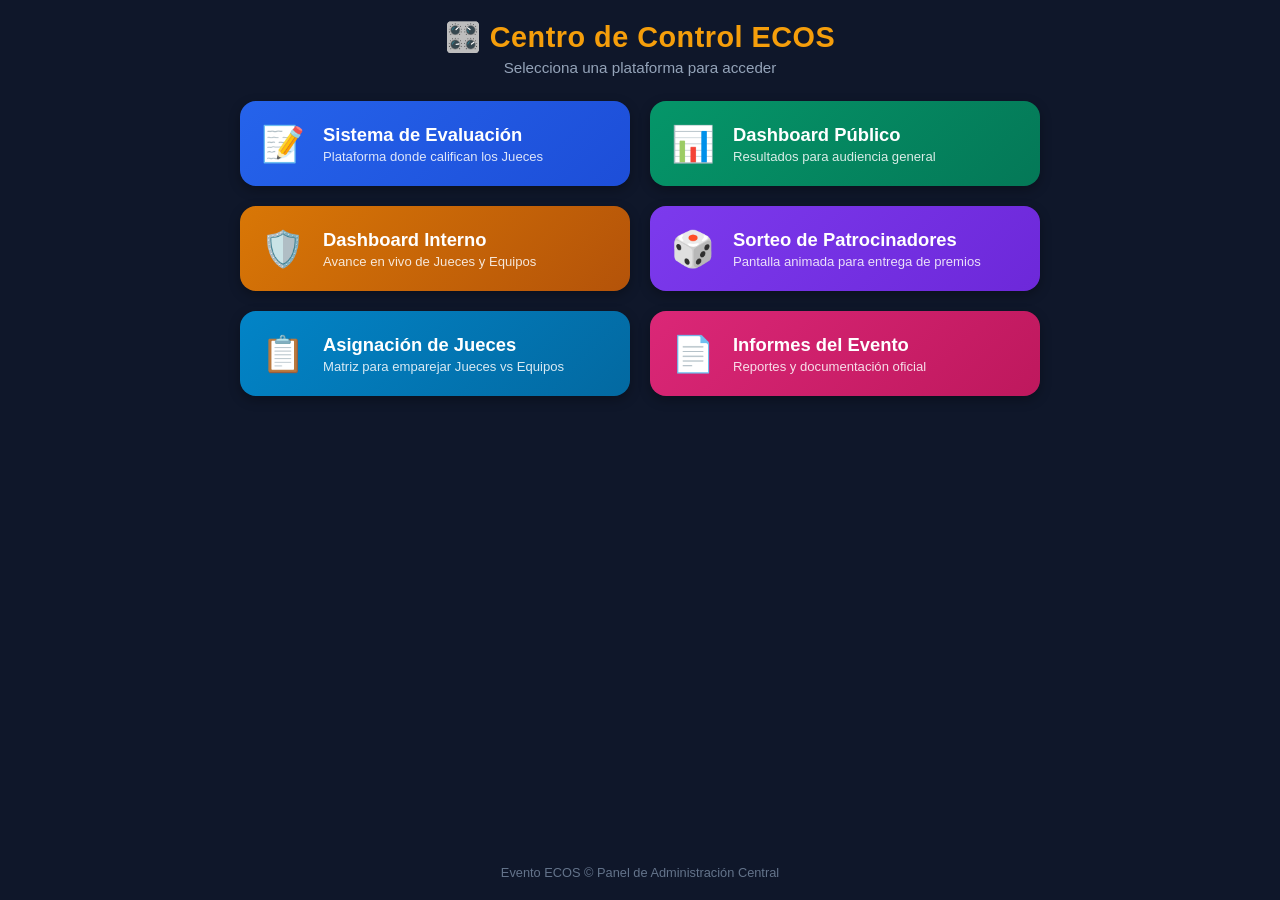
==== index.html @ c92fb410 "cambio de estructura en la pagina de sorteos" ====
<!DOCTYPE html>
<html lang="es">
<head>
  <base target="_top">
  <meta charset="utf-8">
  <meta name="viewport" content="width=device-width, initial-scale=1.0, maximum-scale=1.0, user-scalable=no">
  <title>🎛️ Centro de Control - Evento ECOS</title>
  <style>
    * {
      box-sizing: border-box;
      -webkit-tap-highlight-color: transparent;
    }

    body {
      font-family: -apple-system, BlinkMacSystemFont, "Segoe UI", Roboto, Helvetica, Arial, sans-serif;
      background-color: #0f172a;
      color: #f8fafc;
      margin: 0;
      padding: 20px 15px;
      min-height: 100vh;
      display: flex;
      flex-direction: column;
      align-items: center;
    }

    .header {
      text-align: center;
      margin-bottom: 25px;
      width: 100%;
      max-width: 600px;
    }

    .header h1 {
      font-size: 1.8rem;
      margin: 0 0 5px 0;
      color: #f59e0b;
      letter-spacing: 0.5px;
    }

    .header p {
      font-size: 0.95rem;
      color: #94a3b8;
      margin: 0;
    }

    /* GRID RESPONSIVO */
    .grid-container {
      display: grid;
      grid-template-columns: 1fr; /* 1 columna en celulares */
      gap: 16px;
      width: 100%;
      max-width: 800px;
      margin-bottom: 30px;
    }

    /* En tabletas o monitores se vuelve de 2 columnas */
    @media (min-width: 600px) {
      .grid-container {
        grid-template-columns: repeat(2, 1fr);
        gap: 20px;
      }
    }

    /* BOTONES TÁCTILES GRANDES */
    .btn-card {
      display: flex;
      align-items: center;
      padding: 18px 20px;
      border-radius: 16px;
      text-decoration: none;
      color: #ffffff;
      font-weight: 600;
      box-shadow: 0 4px 12px rgba(0, 0, 0, 0.3);
      transition: transform 0.15s ease, box-shadow 0.15s ease, filter 0.2s ease;
      user-select: none;
      min-height: 85px; /* Altura óptima para toque táctil */
    }

    .btn-card:active {
      transform: scale(0.96);
      filter: brightness(0.9);
    }

    @media (hover: hover) {
      .btn-card:hover {
        transform: translateY(-3px);
        box-shadow: 0 8px 20px rgba(0, 0, 0, 0.4);
      }
    }

    .btn-icon {
      font-size: 2.2rem;
      margin-right: 18px;
      display: flex;
      align-items: center;
      justify-content: center;
      min-width: 45px;
    }

    .btn-content {
      display: flex;
      flex-direction: column;
    }

    .btn-title {
      font-size: 1.15rem;
      line-height: 1.3;
    }

    .btn-desc {
      font-size: 0.82rem;
      opacity: 0.85;
      margin-top: 3px;
      font-weight: 400;
    }

    /* COLORES Y GRADIENTES DISTINTIVOS */
    .bg-evaluacion {
      background: linear-gradient(135deg, #2563eb 0%, #1d4ed8 100%);
    }

    .bg-dash-publico {
      background: linear-gradient(135deg, #059669 0%, #047857 100%);
    }

    .bg-dash-interno {
      background: linear-gradient(135deg, #d97706 0%, #b45309 100%);
    }

    .bg-sorteo {
      background: linear-gradient(135deg, #7c3aed 0%, #6d28d9 100%);
    }

    .bg-asignacion {
      background: linear-gradient(135deg, #0284c7 0%, #0369a1 100%);
    }

    .bg-informes {
      background: linear-gradient(135deg, #db2777 0%, #be185d 100%);
    }

    .footer {
      margin-top: auto;
      text-align: center;
      font-size: 0.8rem;
      color: #64748b;
    }
  </style>
</head>
<body>

  <div class="header">
    <h1>🎛️ Centro de Control ECOS</h1>
    <p>Selecciona una plataforma para acceder</p>
  </div>

  <div class="grid-container">

    <!-- 1. Sistema de Evaluación -->
    <a href="URL_SISTEMA_EVALUACION" target="_blank" class="btn-card bg-evaluacion">
      <div class="btn-icon">📝</div>
      <div class="btn-content">
        <span class="btn-title">Sistema de Evaluación</span>
        <span class="btn-desc">Plataforma donde califican los Jueces</span>
      </div>
    </a>

    <!-- 2. Dashboard Público -->
    <a href="URL_DASHBOARD_PUBLICO" target="_blank" class="btn-card bg-dash-publico">
      <div class="btn-icon">📊</div>
      <div class="btn-content">
        <span class="btn-title">Dashboard Público</span>
        <span class="btn-desc">Resultados para audiencia general</span>
      </div>
    </a>

    <!-- 3. Dashboard Interno -->
    <a href="URL_DASHBOARD_INTERNO" target="_blank" class="btn-card bg-dash-interno">
      <div class="btn-icon">🛡️</div>
      <div class="btn-content">
        <span class="btn-title">Dashboard Interno</span>
        <span class="btn-desc">Avance en vivo de Jueces y Equipos</span>
      </div>
    </a>

    <!-- 4. Sorteo de Proveedores -->
    <a href="pages/sorteo.html" target="_blank" class="btn-card bg-sorteo">
      <div class="btn-icon">🎲</div>
      <div class="btn-content">
        <span class="btn-title">Sorteo de Patrocinadores</span>
        <span class="btn-desc">Pantalla animada para entrega de premios</span>
      </div>
    </a>

    <!-- 5. Asignación de Jueces y Equipos -->
    <a href="URL_DESPLIEGUE_APPSCRIPT?page=asignaciones" target="_blank" class="btn-card bg-asignacion">
      <div class="btn-icon">📋</div>
      <div class="btn-content">
        <span class="btn-title">Asignación de Jueces</span>
        <span class="btn-desc">Matriz para emparejar Jueces vs Equipos</span>
      </div>
    </a>

    <!-- 6. Página de Informes -->
    <a href="URL_PAGINA_INFORMES" target="_blank" class="btn-card bg-informes">
      <div class="btn-icon">📄</div>
      <div class="btn-content">
        <span class="btn-title">Informes del Evento</span>
        <span class="btn-desc">Reportes y documentación oficial</span>
      </div>
    </a>

  </div>

  <div class="footer">
    Evento ECOS &copy; Panel de Administración Central
  </div>

</body>
</html>
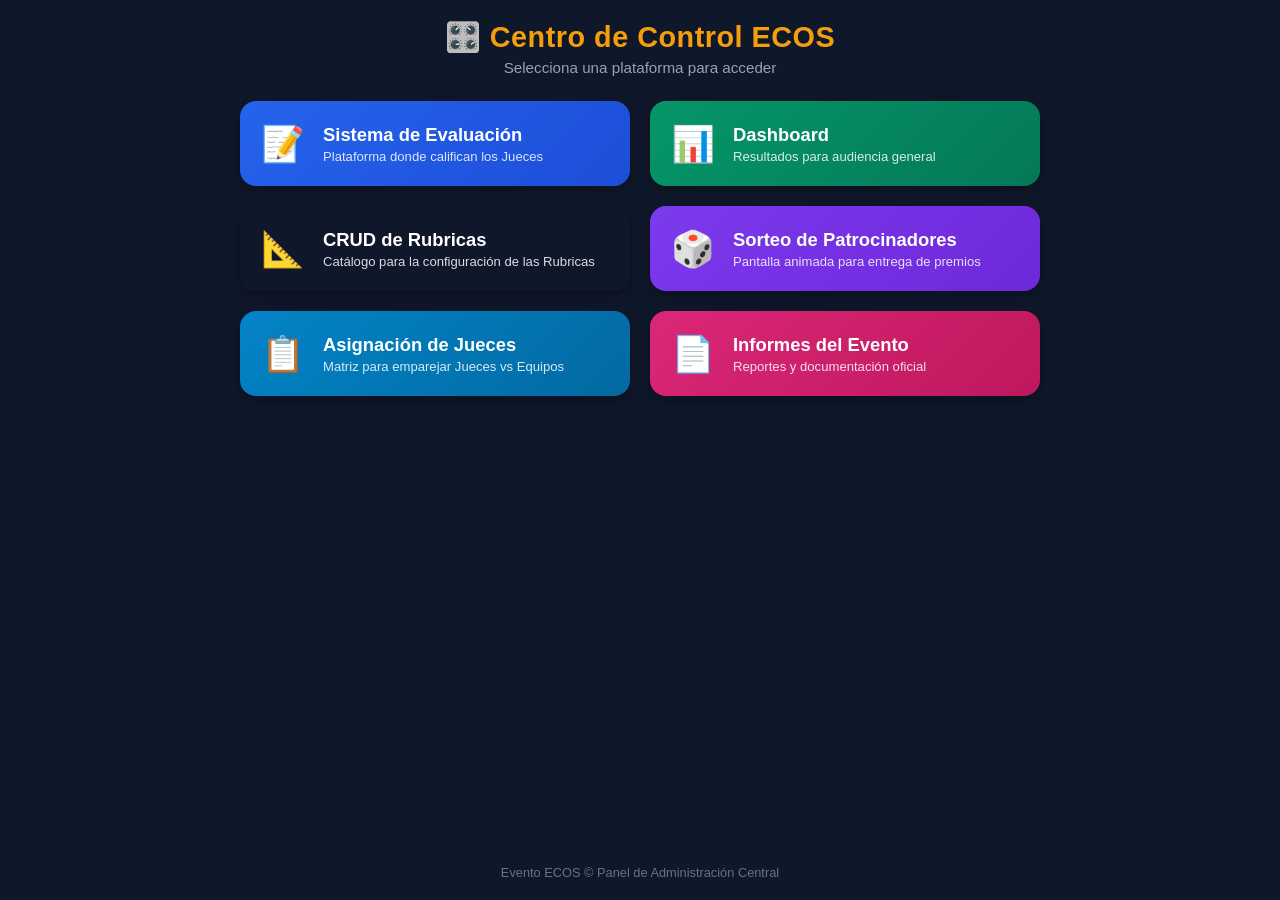
==== commit d82e034d: "Actualización del Link" ====
--- a/index.html
+++ b/index.html
@@ -157,7 +157,7 @@
   <div class="grid-container">
 
     <!-- 1. Sistema de Evaluación -->
-    <a href="URL_SISTEMA_EVALUACION" target="_blank" class="btn-card bg-evaluacion">
+    <a href="https://ecos-un.github.io/formulario-jueces-24Nov26/" target="_blank" class="btn-card bg-evaluacion">
       <div class="btn-icon">📝</div>
       <div class="btn-content">
         <span class="btn-title">Sistema de Evaluación</span>
@@ -166,20 +166,20 @@
     </a>
 
     <!-- 2. Dashboard Público -->
-    <a href="URL_DASHBOARD_PUBLICO" target="_blank" class="btn-card bg-dash-publico">
+    <a href="" target="_blank" class="btn-card bg-dash-publico">
       <div class="btn-icon">📊</div>
       <div class="btn-content">
-        <span class="btn-title">Dashboard Público</span>
+        <span class="btn-title">Dashboard</span>
         <span class="btn-desc">Resultados para audiencia general</span>
       </div>
     </a>
 
-    <!-- 3. Dashboard Interno -->
-    <a href="URL_DASHBOARD_INTERNO" target="_blank" class="btn-card bg-dash-interno">
-      <div class="btn-icon">🛡️</div>
-      <div class="btn-content">
-        <span class="btn-title">Dashboard Interno</span>
-        <span class="btn-desc">Avance en vivo de Jueces y Equipos</span>
+    <!-- 3. Rubricas para las Evaluaciones -->
+    <a href="pages/rubricas.html" target="_blank" class="btn-card bg-rubricas">
+      <div class="btn-icon">📐</div>
+      <div class="btn-content">
+        <span class="btn-title">CRUD de Rubricas</span>
+        <span class="btn-desc">Catálogo para la configuración de las Rubricas</span>
       </div>
     </a>
 
@@ -193,7 +193,7 @@
     </a>
 
     <!-- 5. Asignación de Jueces y Equipos -->
-    <a href="URL_DESPLIEGUE_APPSCRIPT?page=asignaciones" target="_blank" class="btn-card bg-asignacion">
+    <a href="pages/asignaciones.html" target="_blank" class="btn-card bg-asignacion">
       <div class="btn-icon">📋</div>
       <div class="btn-content">
         <span class="btn-title">Asignación de Jueces</span>
@@ -202,7 +202,7 @@
     </a>
 
     <!-- 6. Página de Informes -->
-    <a href="URL_PAGINA_INFORMES" target="_blank" class="btn-card bg-informes">
+    <a href="https://ecos-un.github.io/informes/" target="_blank" class="btn-card bg-informes">
       <div class="btn-icon">📄</div>
       <div class="btn-content">
         <span class="btn-title">Informes del Evento</span>
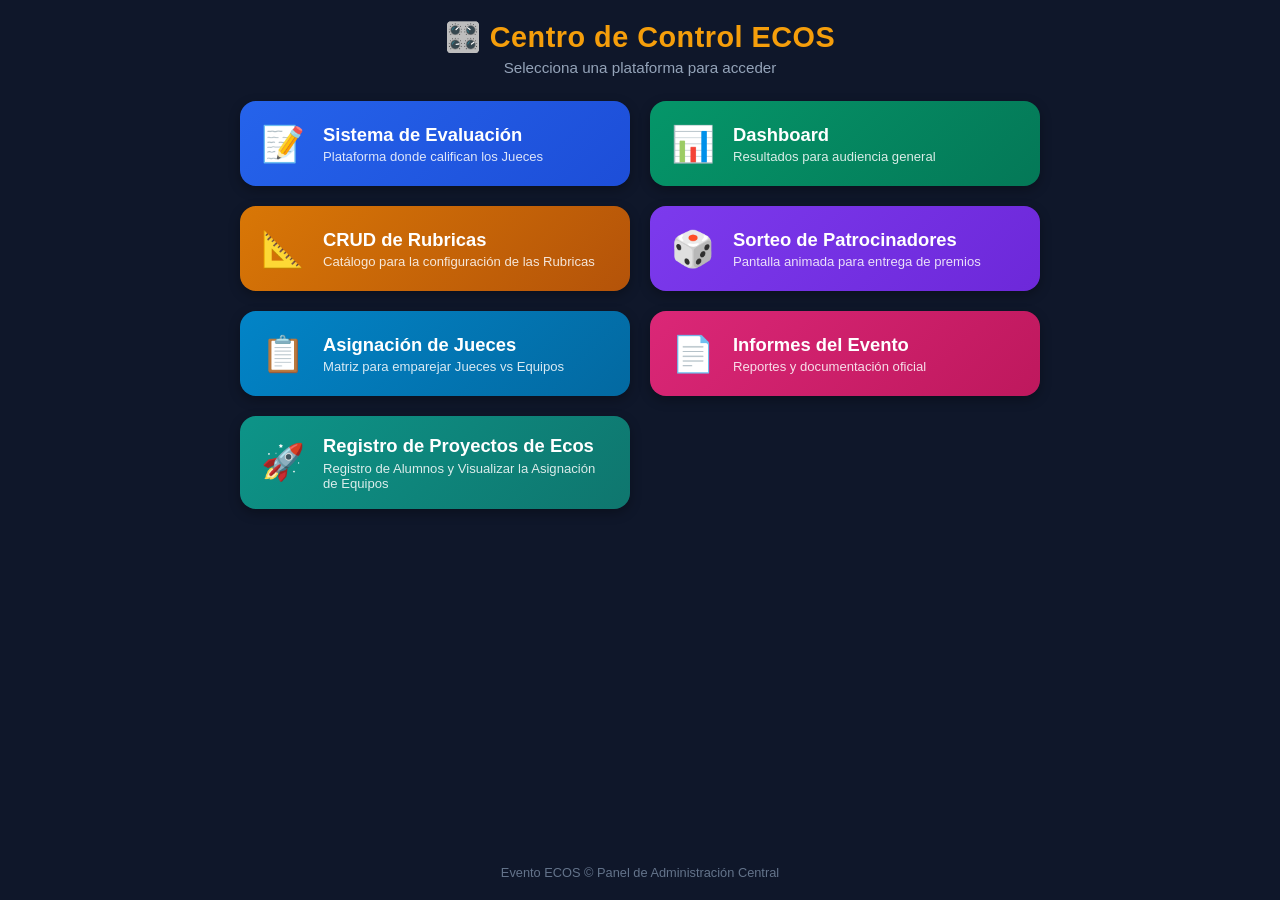
==== commit 39d35da8: "se agrega el apartado de registro de equipos" ====
--- a/index.html
+++ b/index.html
@@ -5,147 +5,7 @@
   <meta charset="utf-8">
   <meta name="viewport" content="width=device-width, initial-scale=1.0, maximum-scale=1.0, user-scalable=no">
   <title>🎛️ Centro de Control - Evento ECOS</title>
-  <style>
-    * {
-      box-sizing: border-box;
-      -webkit-tap-highlight-color: transparent;
-    }
-
-    body {
-      font-family: -apple-system, BlinkMacSystemFont, "Segoe UI", Roboto, Helvetica, Arial, sans-serif;
-      background-color: #0f172a;
-      color: #f8fafc;
-      margin: 0;
-      padding: 20px 15px;
-      min-height: 100vh;
-      display: flex;
-      flex-direction: column;
-      align-items: center;
-    }
-
-    .header {
-      text-align: center;
-      margin-bottom: 25px;
-      width: 100%;
-      max-width: 600px;
-    }
-
-    .header h1 {
-      font-size: 1.8rem;
-      margin: 0 0 5px 0;
-      color: #f59e0b;
-      letter-spacing: 0.5px;
-    }
-
-    .header p {
-      font-size: 0.95rem;
-      color: #94a3b8;
-      margin: 0;
-    }
-
-    /* GRID RESPONSIVO */
-    .grid-container {
-      display: grid;
-      grid-template-columns: 1fr; /* 1 columna en celulares */
-      gap: 16px;
-      width: 100%;
-      max-width: 800px;
-      margin-bottom: 30px;
-    }
-
-    /* En tabletas o monitores se vuelve de 2 columnas */
-    @media (min-width: 600px) {
-      .grid-container {
-        grid-template-columns: repeat(2, 1fr);
-        gap: 20px;
-      }
-    }
-
-    /* BOTONES TÁCTILES GRANDES */
-    .btn-card {
-      display: flex;
-      align-items: center;
-      padding: 18px 20px;
-      border-radius: 16px;
-      text-decoration: none;
-      color: #ffffff;
-      font-weight: 600;
-      box-shadow: 0 4px 12px rgba(0, 0, 0, 0.3);
-      transition: transform 0.15s ease, box-shadow 0.15s ease, filter 0.2s ease;
-      user-select: none;
-      min-height: 85px; /* Altura óptima para toque táctil */
-    }
-
-    .btn-card:active {
-      transform: scale(0.96);
-      filter: brightness(0.9);
-    }
-
-    @media (hover: hover) {
-      .btn-card:hover {
-        transform: translateY(-3px);
-        box-shadow: 0 8px 20px rgba(0, 0, 0, 0.4);
-      }
-    }
-
-    .btn-icon {
-      font-size: 2.2rem;
-      margin-right: 18px;
-      display: flex;
-      align-items: center;
-      justify-content: center;
-      min-width: 45px;
-    }
-
-    .btn-content {
-      display: flex;
-      flex-direction: column;
-    }
-
-    .btn-title {
-      font-size: 1.15rem;
-      line-height: 1.3;
-    }
-
-    .btn-desc {
-      font-size: 0.82rem;
-      opacity: 0.85;
-      margin-top: 3px;
-      font-weight: 400;
-    }
-
-    /* COLORES Y GRADIENTES DISTINTIVOS */
-    .bg-evaluacion {
-      background: linear-gradient(135deg, #2563eb 0%, #1d4ed8 100%);
-    }
-
-    .bg-dash-publico {
-      background: linear-gradient(135deg, #059669 0%, #047857 100%);
-    }
-
-    .bg-dash-interno {
-      background: linear-gradient(135deg, #d97706 0%, #b45309 100%);
-    }
-
-    .bg-sorteo {
-      background: linear-gradient(135deg, #7c3aed 0%, #6d28d9 100%);
-    }
-
-    .bg-asignacion {
-      background: linear-gradient(135deg, #0284c7 0%, #0369a1 100%);
-    }
-
-    .bg-informes {
-      background: linear-gradient(135deg, #db2777 0%, #be185d 100%);
-    }
-
-    .footer {
-      margin-top: auto;
-      text-align: center;
-      font-size: 0.8rem;
-      color: #64748b;
-    }
-  </style>
+  <link rel="stylesheet" href="styles.css">
 </head>
 <body>
 
@@ -210,6 +70,15 @@
       </div>
     </a>
 
+    <!-- 7. Registro de Proyectos de Ecos -->
+    <a href="https://ecos-un.github.io/registro_equipos_proyectos/" target="_blank" class="btn-card bg-registro">
+      <div class="btn-icon">🚀</div>
+      <div class="btn-content">
+        <span class="btn-title">Registro de Proyectos de Ecos</span>
+        <span class="btn-desc">Registro de Alumnos y Visualizar la Asignación de Equipos</span>
+      </div>
+    </a>
+
   </div>
 
   <div class="footer">
@@ -217,4 +86,4 @@
   </div>
 
 </body>
-</html>
+</html>
--- a/styles.css
+++ b/styles.css
@@ -0,0 +1,147 @@
+    * {
+      box-sizing: border-box;
+      -webkit-tap-highlight-color: transparent;
+    }
+
+    body {
+      font-family: -apple-system, BlinkMacSystemFont, "Segoe UI", Roboto, Helvetica, Arial, sans-serif;
+      background-color: #0f172a;
+      color: #f8fafc;
+      margin: 0;
+      padding: 20px 15px;
+      min-height: 100vh;
+      display: flex;
+      flex-direction: column;
+      align-items: center;
+    }
+
+    .header {
+      text-align: center;
+      margin-bottom: 25px;
+      width: 100%;
+      max-width: 600px;
+    }
+
+    .header h1 {
+      font-size: 1.8rem;
+      margin: 0 0 5px 0;
+      color: #f59e0b;
+      letter-spacing: 0.5px;
+    }
+
+    .header p {
+      font-size: 0.95rem;
+      color: #94a3b8;
+      margin: 0;
+    }
+
+    /* GRID RESPONSIVO */
+    .grid-container {
+      display: grid;
+      grid-template-columns: 1fr; /* 1 columna en celulares */
+      gap: 16px;
+      width: 100%;
+      max-width: 800px;
+      margin-bottom: 30px;
+    }
+
+    /* En tabletas o monitores se vuelve de 2 columnas */
+    @media (min-width: 600px) {
+      .grid-container {
+        grid-template-columns: repeat(2, 1fr);
+        gap: 20px;
+      }
+    }
+
+    /* BOTONES TÁCTILES GRANDES */
+    .btn-card {
+      display: flex;
+      align-items: center;
+      padding: 18px 20px;
+      border-radius: 16px;
+      text-decoration: none;
+      color: #ffffff;
+      font-weight: 600;
+      box-shadow: 0 4px 12px rgba(0, 0, 0, 0.3);
+      transition: transform 0.15s ease, box-shadow 0.15s ease, filter 0.2s ease;
+      user-select: none;
+      min-height: 85px; /* Altura óptima para toque táctil */
+    }
+
+    .btn-card:active {
+      transform: scale(0.96);
+      filter: brightness(0.9);
+    }
+
+    @media (hover: hover) {
+      .btn-card:hover {
+        transform: translateY(-3px);
+        box-shadow: 0 8px 20px rgba(0, 0, 0, 0.4);
+      }
+    }
+
+    .btn-icon {
+      font-size: 2.2rem;
+      margin-right: 18px;
+      display: flex;
+      align-items: center;
+      justify-content: center;
+      min-width: 45px;
+    }
+
+    .btn-content {
+      display: flex;
+      flex-direction: column;
+    }
+
+    .btn-title {
+      font-size: 1.15rem;
+      line-height: 1.3;
+    }
+
+    .btn-desc {
+      font-size: 0.82rem;
+      opacity: 0.85;
+      margin-top: 3px;
+      font-weight: 400;
+    }
+
+    /* COLORES Y GRADIENTES DISTINTIVOS */
+    .bg-evaluacion {
+      background: linear-gradient(135deg, #2563eb 0%, #1d4ed8 100%);
+    }
+
+    .bg-dash-publico {
+      background: linear-gradient(135deg, #059669 0%, #047857 100%);
+    }
+
+    .bg-dash-interno {
+      background: linear-gradient(135deg, #d97706 0%, #b45309 100%);
+    }
+
+    .bg-sorteo {
+      background: linear-gradient(135deg, #7c3aed 0%, #6d28d9 100%);
+    }
+
+    .bg-asignacion {
+      background: linear-gradient(135deg, #0284c7 0%, #0369a1 100%);
+    }
+
+    .bg-informes {
+      background: linear-gradient(135deg, #db2777 0%, #be185d 100%);
+    }
+
+    .bg-rubricas {
+      background: linear-gradient(135deg, #d97706 0%, #b45309 100%);
+    }
+
+    .bg-registro {
+      background: linear-gradient(135deg, #0d9488 0%, #0f766e 100%);
+    }
+
+    .footer {
+      margin-top: auto;
+      text-align: center;
+      font-size: 0.8rem;
+      color: #64748b;
+    }
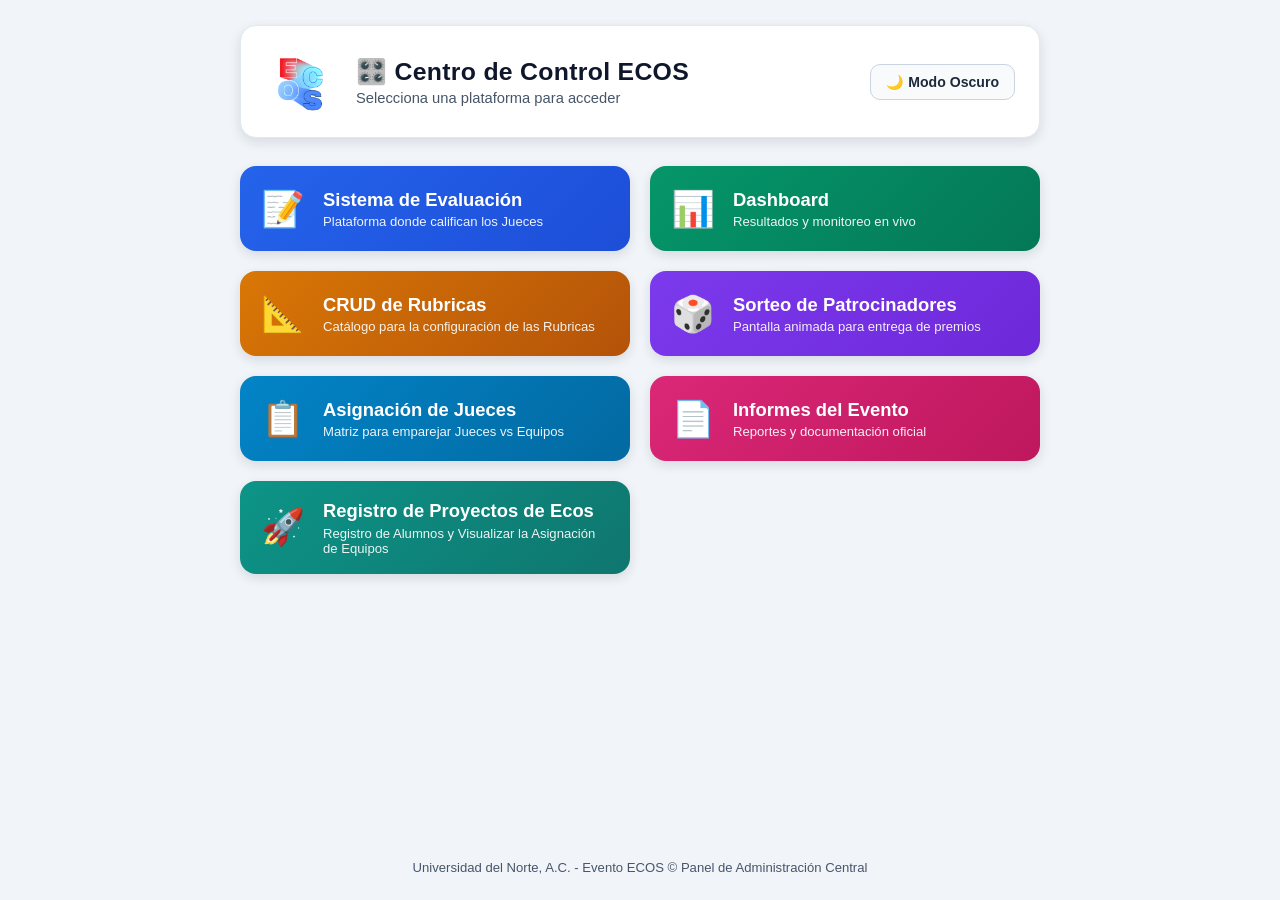
==== commit ee04da70: "Se agrega el logo de ECOS y se activa el modo Obscuro / modo Claro del centro de control" ====
--- a/index.html
+++ b/index.html
@@ -10,8 +10,17 @@
 <body>
 
   <div class="header">
-    <h1>🎛️ Centro de Control ECOS</h1>
-    <p>Selecciona una plataforma para acceder</p>
+    <div class="header-brand">
+      <img src="img/LogoECOS.png" alt="Logo ECOS" class="logo">
+      <div class="header-text">
+        <h1>🎛️ Centro de Control ECOS</h1>
+        <p>Selecciona una plataforma para acceder</p>
+      </div>
+    </div>
+
+    <button id="btnThemeToggle" class="theme-toggle" onclick="alternarTema()" title="Cambiar entre modo claro y oscuro">
+      🌙 Modo Oscuro
+    </button>
   </div>
 
   <div class="grid-container">
@@ -26,11 +35,11 @@
     </a>
 
     <!-- 2. Dashboard Público -->
-    <a href="" target="_blank" class="btn-card bg-dash-publico">
+    <a href="pages/dashboard.html" target="_blank" class="btn-card bg-dash-publico">
       <div class="btn-icon">📊</div>
       <div class="btn-content">
         <span class="btn-title">Dashboard</span>
-        <span class="btn-desc">Resultados para audiencia general</span>
+        <span class="btn-desc">Resultados y monitoreo en vivo</span>
       </div>
     </a>
 
@@ -82,8 +91,40 @@
   </div>
 
   <div class="footer">
-    Evento ECOS &copy; Panel de Administración Central
+    Universidad del Norte, A.C. - Evento ECOS &copy; Panel de Administración Central
   </div>
 
+  <!-- Cargar configuración central -->
+  <script src="config.js"></script>
+  <script>
+    // Aplicar tema guardado al cargar la página (por defecto: claro)
+    function aplicarTemaInicial() {
+      const temaGuardado = localStorage.getItem("ecos_tema") || "light";
+      const btn = document.getElementById("btnThemeToggle");
+
+      if (temaGuardado === "dark") {
+        document.body.classList.add("dark-mode");
+        btn.innerHTML = "☀️ Modo Claro";
+      } else {
+        document.body.classList.remove("dark-mode");
+        btn.innerHTML = "🌙 Modo Oscuro";
+      }
+    }
+
+    function alternarTema() {
+      const esOscuro = document.body.classList.toggle("dark-mode");
+      const btn = document.getElementById("btnThemeToggle");
+
+      if (esOscuro) {
+        localStorage.setItem("ecos_tema", "dark");
+        btn.innerHTML = "☀️ Modo Claro";
+      } else {
+        localStorage.setItem("ecos_tema", "light");
+        btn.innerHTML = "🌙 Modo Oscuro";
+      }
+    }
+
+    aplicarTemaInicial();
+  </script>
 </body>
 </html>
--- a/styles.css
+++ b/styles.css
@@ -1,3 +1,29 @@
+:root {
+      --bg-body: #f1f5f9;
+      --bg-header: #ffffff;
+      --border-header: #e2e8f0;
+      --text-title: #0f172a;
+      --text-sub: #475569;
+      --btn-toggle-bg: #f8fafc;
+      --btn-toggle-border: #cbd5e1;
+      --btn-toggle-text: #1e293b;
+      --card-shadow: rgba(15, 23, 42, 0.12);
+      --card-shadow-hover: rgba(15, 23, 42, 0.2);
+    }
+
+    body.dark-mode {
+      --bg-body: #0f172a;
+      --bg-header: #1e293b;
+      --border-header: #334155;
+      --text-title: #f59e0b;
+      --text-sub: #94a3b8;
+      --btn-toggle-bg: #0f172a;
+      --btn-toggle-border: #475569;
+      --btn-toggle-text: #f8fafc;
+      --card-shadow: rgba(0, 0, 0, 0.35);
+      --card-shadow-hover: rgba(0, 0, 0, 0.5);
+    }
+
     * {
       box-sizing: border-box;
       -webkit-tap-highlight-color: transparent;
@@ -5,47 +31,112 @@
 
     body {
       font-family: -apple-system, BlinkMacSystemFont, "Segoe UI", Roboto, Helvetica, Arial, sans-serif;
-      background-color: #0f172a;
-      color: #f8fafc;
+      background-color: var(--bg-body);
+      color: var(--text-title);
       margin: 0;
-      padding: 20px 15px;
+      padding: 25px 15px;
       min-height: 100vh;
       display: flex;
       flex-direction: column;
       align-items: center;
+      transition: background-color 0.25s ease, color 0.25s ease;
     }
 
     .header {
-      text-align: center;
-      margin-bottom: 25px;
+      margin-bottom: 28px;
       width: 100%;
-      max-width: 600px;
+      max-width: 800px;
+      background-color: var(--bg-header);
+      padding: 18px 24px;
+      border-radius: 16px;
+      box-shadow: 0 4px 12px var(--card-shadow);
+      border: 1px solid var(--border-header);
+      display: flex;
+      justify-content: space-between;
+      align-items: center;
+      gap: 15px;
+      flex-wrap: wrap;
+      transition: background-color 0.25s ease, border-color 0.25s ease;
+    }
+
+    .header-brand {
+      display: flex;
+      align-items: center;
+      gap: 16px;
+    }
+
+    .header .logo {
+      max-width: 75px;
+      height: auto;
+      display: block;
+    }
+
+    .header-text {
+      text-align: left;
     }
 
     .header h1 {
-      font-size: 1.8rem;
-      margin: 0 0 5px 0;
-      color: #f59e0b;
-      letter-spacing: 0.5px;
+      font-size: 1.55rem;
+      margin: 0 0 4px 0;
+      color: var(--text-title);
+      letter-spacing: 0.3px;
     }
 
     .header p {
-      font-size: 0.95rem;
-      color: #94a3b8;
+      font-size: 0.92rem;
+      color: var(--text-sub);
       margin: 0;
+    }
+
+    /* BOTÓN SELECTOR DE TEMA */
+    .theme-toggle {
+      background-color: var(--btn-toggle-bg);
+      color: var(--btn-toggle-text);
+      border: 1px solid var(--btn-toggle-border);
+      padding: 9px 15px;
+      border-radius: 10px;
+      font-size: 0.88rem;
+      font-weight: 600;
+      cursor: pointer;
+      display: inline-flex;
+      align-items: center;
+      gap: 6px;
+      transition: transform 0.15s ease, background-color 0.2s ease;
+      white-space: nowrap;
+    }
+
+    .theme-toggle:hover {
+      transform: translateY(-1px);
+    }
+
+    .theme-toggle:active {
+      transform: scale(0.96);
+    }
+
+    @media (max-width: 600px) {
+      .header {
+        justify-content: center;
+        text-align: center;
+      }
+      .header-brand {
+        flex-direction: column;
+        text-align: center;
+      }
+      .header-text {
+        text-align: center;
+      }
     }
 
     /* GRID RESPONSIVO */
     .grid-container {
       display: grid;
-      grid-template-columns: 1fr; /* 1 columna en celulares */
+      grid-template-columns: 1fr;
       gap: 16px;
       width: 100%;
       max-width: 800px;
       margin-bottom: 30px;
     }
 
-    /* En tabletas o monitores se vuelve de 2 columnas */
     @media (min-width: 600px) {
       .grid-container {
         grid-template-columns: repeat(2, 1fr);
@@ -62,21 +153,21 @@
       text-decoration: none;
       color: #ffffff;
       font-weight: 600;
-      box-shadow: 0 4px 12px rgba(0, 0, 0, 0.3);
+      box-shadow: 0 4px 12px var(--card-shadow);
       transition: transform 0.15s ease, box-shadow 0.15s ease, filter 0.2s ease;
       user-select: none;
-      min-height: 85px; /* Altura óptima para toque táctil */
+      min-height: 85px;
     }
 
     .btn-card:active {
       transform: scale(0.96);
-      filter: brightness(0.9);
+      filter: brightness(0.95);
     }
 
     @media (hover: hover) {
       .btn-card:hover {
         transform: translateY(-3px);
-        box-shadow: 0 8px 20px rgba(0, 0, 0, 0.4);
+        box-shadow: 0 10px 22px var(--card-shadow-hover);
       }
     }
 
@@ -101,7 +192,7 @@
 
     .btn-desc {
       font-size: 0.82rem;
-      opacity: 0.85;
+      opacity: 0.92;
       margin-top: 3px;
       font-weight: 400;
     }
@@ -142,6 +233,7 @@
     .footer {
       margin-top: auto;
       text-align: center;
-      font-size: 0.8rem;
-      color: #64748b;
+      font-size: 0.82rem;
+      color: var(--text-sub);
+      padding-top: 10px;
     }
